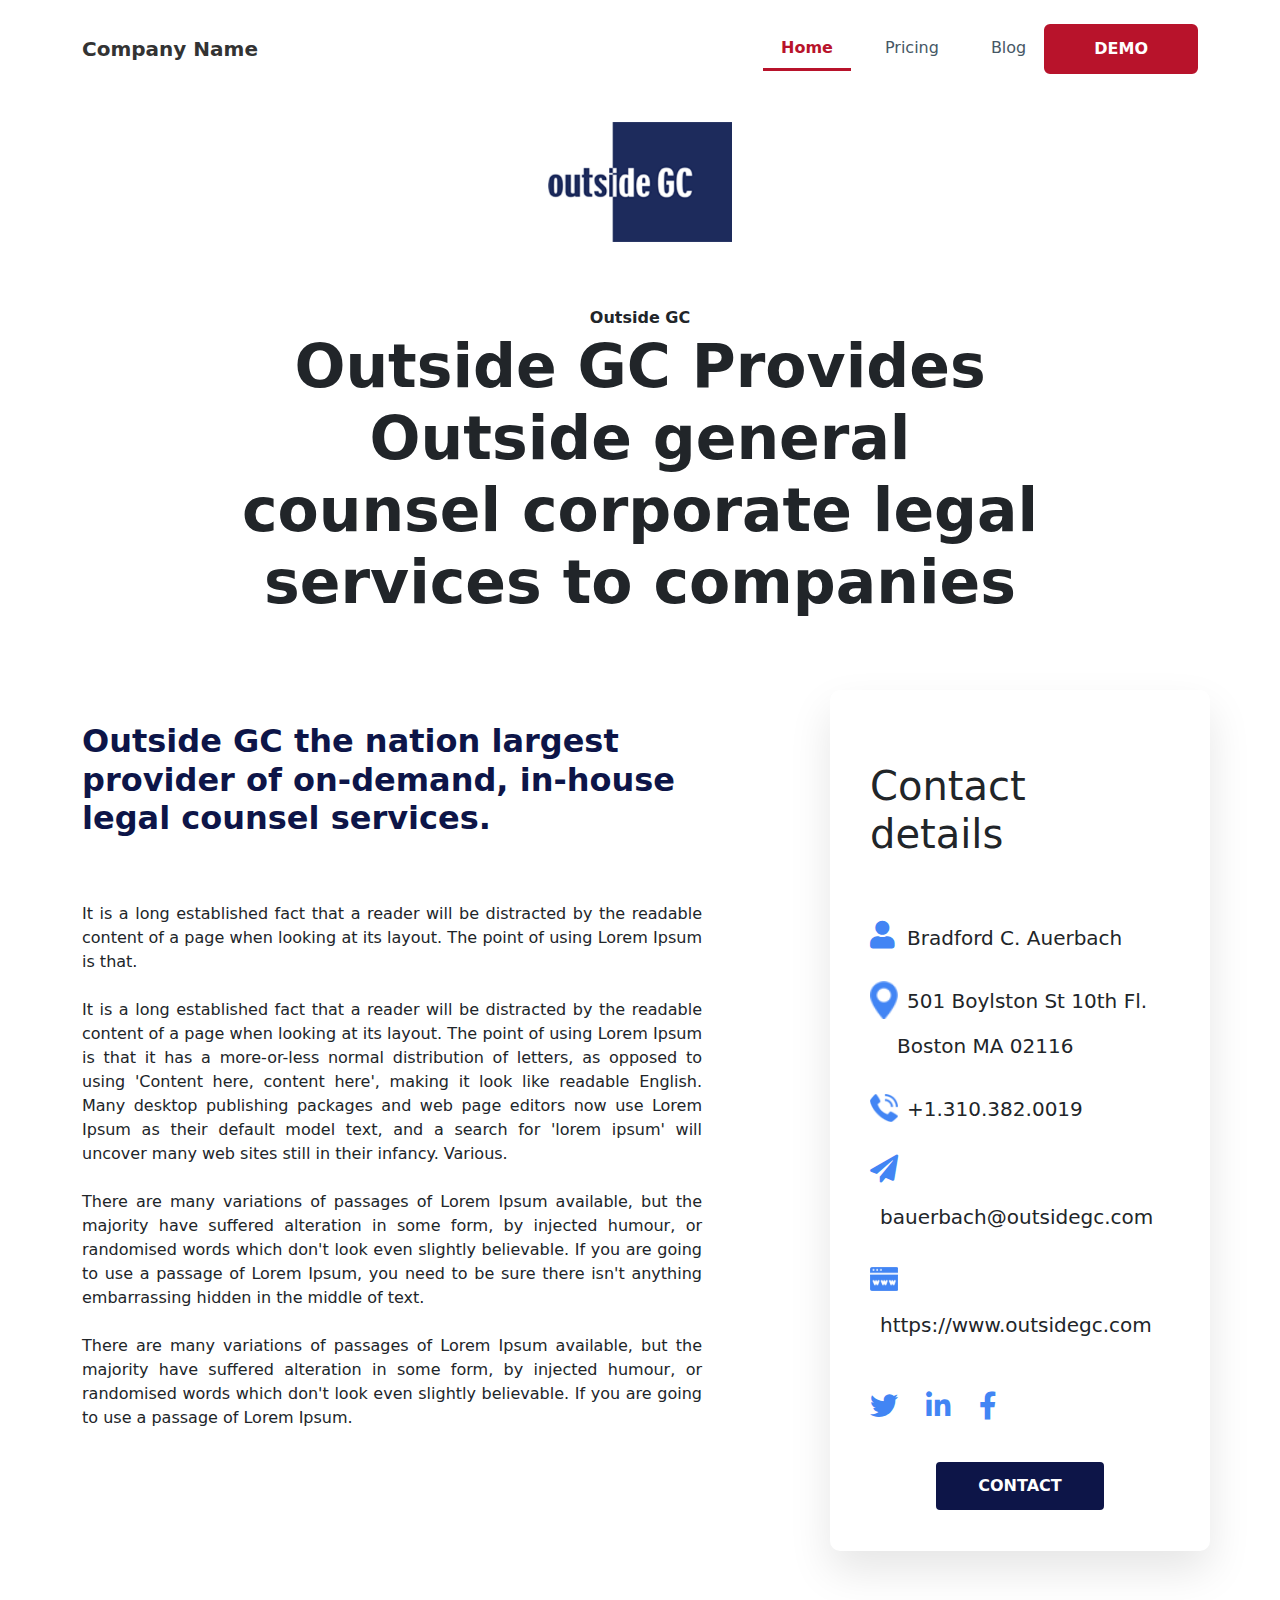
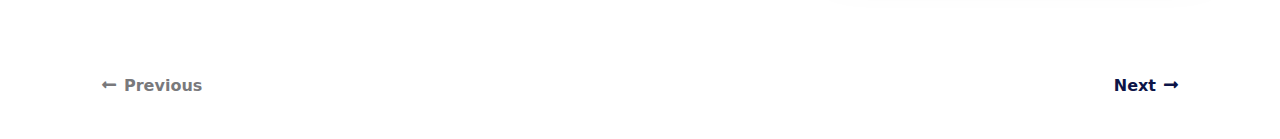
==== supporting-act-single-1/index.html @ ab35a2c2 "supporting-act-single-1 Pages design" ====
<!DOCTYPE html>
<html lang="en" style="font-family: 'Open Sans', sans-serif;">

<head>
    <meta charset="utf-8">
    <meta name="viewport" content="width=device-width, initial-scale=1.0, shrink-to-fit=no">
    <title>themainstage</title>
    <link rel="stylesheet" href="assets/bootstrap/css/bootstrap.min.css">
    <link rel="stylesheet" href="https://fonts.googleapis.com/css?family=Open+Sans:400,600,700,800&amp;display=swap">
    <link rel="stylesheet" href="assets/fonts/fontawesome-all.min.css">
    <link rel="stylesheet" href="https://cdnjs.cloudflare.com/ajax/libs/animate.css/3.5.2/animate.min.css">
    <link rel="stylesheet" href="assets/css/Navigation-Clean.css">
    <link rel="stylesheet" href="assets/css/Navigation-with-Button.css">
    <link rel="stylesheet" href="assets/css/Navigation-with-Search.css">
    <link rel="stylesheet" href="assets/css/styles.css">
</head>

<body>
    <nav class="navbar navbar-light navbar-expand-md navigation-clean-button">
        <div class="container"><a class="navbar-brand" href="#">Company Name</a><button data-bs-toggle="collapse" class="navbar-toggler" data-bs-target="#navcol-2"><span class="visually-hidden">Toggle navigation</span><span class="navbar-toggler-icon"></span></button>
            <div class="collapse navbar-collapse" id="navcol-2">
                <ul class="navbar-nav ms-auto">
                    <li class="nav-item"><a class="nav-link active" href="#">Home</a></li>
                    <li class="nav-item"><a class="nav-link" href="#">Pricing</a></li>
                    <li class="nav-item"><a class="nav-link" href="#">Blog</a></li>
                </ul><span class="navbar-text actions"> <button class="btn btn-primary header-demo-button" type="button">DEMO</button></span>
            </div>
        </div>
    </nav>
    <section id="hero-section">
        <div class="container">
            <div class="row">
                <div class="col-md-12 text-center pt-4"><img class="swing animated" id="hero-image" src="assets/img/Layer%20700.png"></div>
            </div>
        </div>
        <div class="container">
            <div class="row">
                <div class="col-md-12 text-center hero-text-column">
                    <p>Outside GC</p>
                    <h1>Outside GC Provides Outside general counsel corporate legal services to companies</h1>
                </div>
            </div>
        </div>
    </section>
    <section style="margin-bottom: 2em;">
        <div class="container">
            <div class="row">
                <div class="col-xxl-8 contact-section col-md-8">
                    <h1>Outside GC the nation largest provider of on-demand, in-house legal counsel services.</h1>
                    <p class="d-xxl-flex" style="text-align: justify;">It is a long established fact that a reader will be distracted by the readable content of a page when looking at its layout. The point of using Lorem Ipsum is that.<br><br>It is a long established fact that a reader will be distracted by the readable content of a page when looking at its layout. The point of using Lorem Ipsum is that it has a more-or-less normal distribution of letters, as opposed to using 'Content here, content here', making it look like readable English. Many desktop publishing packages and web page editors now use Lorem Ipsum as their default model text, and a search for 'lorem ipsum' will uncover many web sites still in their infancy. Various.<br><br>There are many variations of passages of Lorem Ipsum available, but the majority have suffered alteration in some form, by injected humour, or randomised words which don't look even slightly believable. If you are going to use a passage of Lorem Ipsum, you need to be sure there isn't anything embarrassing hidden in the middle of text.<br><br>There are many variations of passages of Lorem Ipsum available, but the majority have suffered alteration in some form, by injected humour, or randomised words which don't look even slightly believable. If you are going to use a passage of Lorem Ipsum.<br></p>
                </div>
                <div class="col contact-details-container" data-bss-hover-animate="pulse">
                    <h1>Contact details</h1>
                    <div class="row contact-details">
                        <div class="col contact-details-item">
                            <div>
                                <div class="row">
                                    <div class="col-xxl-1 col-1"><i class="fas fa-user"></i></div>
                                    <div class="col"><span>Bradford C. Auerbach<br></span></div>
                                </div>
                            </div>
                        </div>
                        <div class="col contact-details-item">
                            <div>
                                <div class="row">
                                    <div class="col-xxl-1 col-1"><img src="assets/img/marker-Icon.png"></div>
                                    <div class="col"><span>501 Boylston St 10th Fl. Boston MA 02116</span></div>
                                </div>
                            </div>
                        </div>
                        <div class="col contact-details-item">
                            <div>
                                <div class="row">
                                    <div class="col-xxl-1 col-1"><img src="assets/img/phone-Icon.png"></div>
                                    <div class="col"><span>+1.310.382.0019</span></div>
                                </div>
                            </div>
                        </div>
                        <div class="col contact-details-item">
                            <div>
                                <div class="row">
                                    <div class="col-xxl-1 col-1"><i class="fas fa-paper-plane"></i></div>
                                    <div class="col"><span>bauerbach@outsidegc.com</span></div>
                                </div>
                            </div>
                        </div>
                        <div class="col contact-details-item">
                            <div>
                                <div class="row">
                                    <div class="col-xxl-1 col-1"><img src="assets/img/web-icon.png"></div>
                                    <div class="col"><span>https://www.outsidegc.com</span></div>
                                </div>
                            </div>
                        </div>
                        <div class="col contact-details-item social-icon-section"><a href="#"><i class="fab fa-twitter"></i></a><a href="#"><i class="fab fa-linkedin-in"></i></a><a href="#"><i class="fab fa-facebook-f"></i></a></div>
                        <div class="col contact-details-item text-center"><button class="btn btn-primary contact-button" type="button">CONTACT</button></div>
                    </div>
                </div>
            </div>
        </div>
        <div class="container" id="pagination-buttons-container"><button class="btn btn-primary inactive" type="button"><i class="fas fa-long-arrow-alt-left"></i>Previous</button><button class="btn btn-primary" type="button">Next<i class="fas fa-long-arrow-alt-right"></i></button></div>
    </section>
    <script src="assets/bootstrap/js/bootstrap.min.js"></script>
    <script src="assets/js/bs-init.js"></script>
</body>

</html>
---- supporting-act-single-1/assets/css/Navigation-Clean.css ----
.navigation-clean {
  background: #fff;
  padding-top: .75rem;
  padding-bottom: .75rem;
  color: #333;
  border-radius: 0;
  box-shadow: none;
  border: none;
  margin-bottom: 0;
}

@media (min-width:768px) {
  .navigation-clean {
    padding-top: 1rem;
    padding-bottom: 1rem;
  }
}

.navigation-clean .navbar-brand {
  font-weight: bold;
  color: inherit;
}

.navigation-clean .navbar-brand:hover {
  color: #222;
}

.navigation-clean .navbar-toggler {
  border-color: #ddd;
}

.navigation-clean .navbar-toggler:hover, .navigation-clean .navbar-toggler:focus {
  background: none;
}

.navigation-clean .navbar-toggler {
  color: #888;
}

.navigation-clean.navbar-light .navbar-nav .nav-link.active, .navigation-clean.navbar-light .navbar-nav .nav-link.active:focus, .navigation-clean.navbar-light .navbar-nav .nav-link.active:hover {
  color: #8f8f8f;
  box-shadow: none;
  background: none;
  pointer-events: none;
}

.navigation-clean.navbar .navbar-nav .nav-link {
  padding-left: 18px;
  padding-right: 18px;
}

.navigation-clean.navbar-light .navbar-nav .nav-link {
  color: #465765;
}

.navigation-clean.navbar-light .navbar-nav .nav-link:focus, .navigation-clean.navbar-light .navbar-nav .nav-link:hover {
  color: #37434d !important;
  background-color: transparent;
}

.navigation-clean .navbar-nav > li > .dropdown-menu {
  margin-top: -5px;
  box-shadow: none;
  background-color: #fff;
  border-radius: 2px;
}

.navigation-clean .dropdown-menu .dropdown-item:focus, .navigation-clean .dropdown-menu .dropdown-item {
  line-height: 2;
  color: #37434d;
}

.navigation-clean .dropdown-menu .dropdown-item:focus, .navigation-clean .dropdown-menu .dropdown-item:hover {
  background: #eee;
  color: inherit;
}
---- supporting-act-single-1/assets/css/Navigation-with-Button.css ----
.navigation-clean-button {
  background: #fff;
  padding-top: .75rem;
  padding-bottom: .75rem;
  color: #333;
  border-radius: 0;
  box-shadow: none;
  border: none;
  margin-bottom: 0;
}

@media (min-width:768px) {
  .navigation-clean-button {
    padding-top: 1rem;
    padding-bottom: 1rem;
  }
}

.navigation-clean-button .navbar-brand {
  font-weight: bold;
  color: inherit;
}

.navigation-clean-button .navbar-brand:hover {
  color: #222;
}

.navigation-clean-button .navbar-toggler {
  border-color: #ddd;
}

.navigation-clean-button .navbar-toggler:hover, .navigation-clean-button .navbar-toggler:focus {
  background: none;
}

.navigation-clean-button .navbar-toggler {
  color: #888;
}

.navigation-clean-button .navbar-nav a.active, .navigation-clean-button .navbar-nav > .show > a {
  background: none;
  box-shadow: none;
}

.navigation-clean-button.navbar-light .navbar-nav a.active, .navigation-clean-button.navbar-light .navbar-nav a.active:focus, .navigation-clean-button.navbar-light .navbar-nav a.active:hover {
  color: #8f8f8f;
  box-shadow: none;
  background: none;
  pointer-events: none;
}

.navigation-clean-button.navbar .navbar-nav .nav-link {
  padding-left: 18px;
  padding-right: 18px;
}

.navigation-clean-button.navbar-light .navbar-nav .nav-link {
  color: #465765;
}

.navigation-clean-button.navbar-light .navbar-nav .nav-link:focus, .navigation-clean-button.navbar-light .navbar-nav .nav-link:hover {
  color: #37434d !important;
  background-color: transparent;
}

.navigation-clean-button .navbar-nav > li > .dropdown-menu {
  margin-top: -5px;
  box-shadow: 0 4px 8px rgba(0,0,0,.1);
  background-color: #fff;
  border-radius: 2px;
}

.navigation-clean-button .dropdown-menu .dropdown-item:focus, .navigation-clean-button .dropdown-menu .dropdown-item {
  line-height: 2;
  font-size: 14px;
  color: #37434d;
}

.navigation-clean-button .dropdown-menu .dropdown-item:focus, .navigation-clean-button .dropdown-menu .dropdown-item:hover {
  background: #eee;
  color: inherit;
}

.navigation-clean-button .actions .login {
  margin-right: 1rem;
  text-decoration: none;
  color: #465765;
}

.navigation-clean-button .navbar-text .action-button, .navigation-clean-button .navbar-text .action-button:active, .navigation-clean-button .navbar-text .action-button:hover {
  background: #56c6c6;
  /*border-radius: 20px;*/
  font-size: inherit;
  color: #fff;
  box-shadow: none;
  border: none;
  text-shadow: none;
  padding: .5rem 1rem;
  transition: background-color 0.25s;
  font-size: inherit;
}

.navigation-clean-button .navbar-text .action-button:hover {
  background: #66d7d7;
}
---- supporting-act-single-1/assets/css/Navigation-with-Search.css ----
.navigation-clean-search {
  background: #fff;
  padding-top: .75rem;
  padding-bottom: .75rem;
  color: #333;
  border-radius: 0;
  box-shadow: none;
  border: none;
  margin-bottom: 0;
}

@media (min-width:768px) {
  .navigation-clean-search {
    padding-top: 1rem;
    padding-bottom: 1rem;
  }
}

.navigation-clean-search .navbar-brand {
  font-weight: bold;
  color: inherit;
}

.navigation-clean-search .navbar-brand:hover {
  color: #222;
}

.navigation-clean-search .navbar-toggler {
  border-color: #ddd;
}

.navigation-clean-search .navbar-toggler:hover, .navigation-clean-search .navbar-toggler:focus {
  background: none;
}

.navigation-clean-search .navbar-toggler {
  color: #888;
}

.navigation-clean-search .navbar-collapse, .navigation-clean-search .search-form {
  border-top-color: #ddd;
}

.navigation-clean-search .navbar-nav a.active, .navigation-clean-search .navbar-nav > .show > a {
  background: none;
  box-shadow: none;
}

.navigation-clean-search.navbar-light .navbar-nav a.active, .navigation-clean-search.navbar-light .navbar-nav a.active:focus, .navigation-clean-search.navbar-light .navbar-nav a.active:hover {
  color: #8f8f8f;
  box-shadow: none;
  background: none;
  pointer-events: none;
}

.navigation-clean-search.navbar .navbar-nav .nav-link {
  padding-left: 18px;
  padding-right: 18px;
}

.navigation-clean-search.navbar-light .navbar-nav .nav-link {
  color: #465765;
}

.navigation-clean-search.navbar-light .navbar-nav .nav-link:focus, .navigation-clean-search.navbar-light .navbar-nav .nav-link:hover {
  color: #37434d !important;
  background-color: transparent;
}

.navigation-clean-search .action-button, .navigation-clean-button .action-button:active {
  background: #56c6c6;
  border-radius: 20px;
  font-size: inherit;
  color: #fff !important;
  box-shadow: none;
  border: none;
  text-shadow: none;
  padding: 8px 20px;
  transition: background-color 0.25s;
}

.navigation-clean-search .action-button:hover, .navigation-clean-search .action-button:focus {
  background: #66d7d7;
}

.navigation-clean-search .search-form label {
  color: #ccc;
}

.navigation-clean-search .search-form .search-field {
  background: none;
  border: none;
  border-bottom: 1px solid transparent;
  border-radius: 0;
  color: #ccc;
  box-shadow: none;
  color: inherit;
  transition: border-bottom-color 0.3s;
}

@media (max-width:767px) {
  .navigation-clean-search .search-form .search-field {
    display: inline-block;
    width: 80%;
  }
}

.navigation-clean-search .search-form .search-field:focus {
  border-bottom: 1px solid #ccc;
}
---- supporting-act-single-1/assets/css/styles.css ----
#header-login-button {
  margin-right: 1em;
  margin-left: 2em;
  border: 2px solid #b8132b;
  color: #b8132b;
  background-color: white;
}

#header-login-button:hover {
  /*margin-right: 1em;*/
  /*border: 2px solid #b8132b;*/
  color: #ffffff;
  background-color: #b8132b;
}

.header-demo-button {
  background-color: #b8132b;
  color: #ffffff;
  border: 2px solid #b8132b;
  border-radius: 6px;
  padding: .7em 3em;
  font-size: 16px;
  font-weight: bold;
}

.header-demo-button:hover {
  background-color: #ffffff;
  color: #b8132b;
  border: 2px solid #b8132b;
  /*border-radius: 6px;*/
  /*padding: .3em 2em;*/
}

.navbar-light .navbar-nav .nav-link.active, .navbar-light .navbar-nav .show > .nav-link {
  color: #b8132b !important;
  font-weight: bold;
  border-bottom: 3px solid #b8132b;
}

#hero-section p {
  font-size: 16px;
  font-weight: bold;
  margin: 0;
}

#hero-section h1 {
  font-size: 60px;
  font-weight: 700;
}

#hero-section .hero-text-column {
  padding: 4em 10em;
}

@media (max-width: 992px) {
  #hero-section .hero-text-column {
    padding: 4em 3em;
  }
}

@media (max-width: 768px) {
  #hero-section .hero-text-column {
    padding: 4em 1em;
  }
}

@media (max-width: 768px) {
  #hero-section .hero-text-column h1 {
    font-size: 40px;
  }
}

#hero-section #hero-image {
  height: 120px;
}

.nav-item {
  margin-left: 1em;
}

.contact-details {
  display: flex;
  flex-direction: column;
  justify-content: center;
  align-items: start;
  font-size: 30px;
  margin-top: 1.5em;
}

.contact-details i {
  margin-right: 1em;
  color: #4285f4;
  font-size: 28px;
}

.contact-details img {
  margin-right: 1em;
  width: 28px;
}

.contact-details-container {
  padding: 4.5em 2.5em 2em 2.5em;
  border-radius: 10px;
  background-color: rgb(255, 255, 255);
  box-shadow: 0px 20px 43px 0px rgba(0, 0, 0, 0.1);
}

.contact-details-item {
  margin: 0.3em 0;
}

.contact-details-item span {
  margin-left: 0.5em;
  font-size: 20px;
}

.contact-section {
  padding-right: 8em;
  margin-top: 2em;
}

@media (max-width: 992px) {
  .contact-section {
    padding-right: 1em;
    width: 100%;
    margin-top: 2em;
  }
}

@media (max-width: 576px) {
  .contact-section {
    padding: 1em;
    margin-top: 2em;
  }
}

@media (max-width: 768px) {
  .contact-section {
    padding: 1em 1.2em;
    margin-top: 2em;
  }
}

@media (max-width: 576px) {
  .contact-section h1 {
    margin-bottom: 2em;
    font-size: 30px;
    color: rgb(13, 21, 72);
    font-weight: bold;
    text-align: center;
  }
}

.contact-section h1 {
  margin-bottom: 2em;
  font-size: 32px;
  color: rgb(13, 21, 72);
  font-weight: bold;
}

.contact-button {
  background-color: #0d1548;
  border: 2px solid #0d1548;
  font-weight: bold;
  padding: 0.6em 2.5em;
  margin-top: 1em;
}

.contact-button:hover {
  background-color: #FFFFFF;
  border: 2px solid #0d1548;
  /*padding: 0.6em 2.5em;*/
  color: #0d1548;
}

.contact-details-item.social-icon-section {
  margin-top: 1em;
}

#pagination-buttons-container {
  display: flex;
  margin-top: 7em;
  flex-direction: row;
  justify-content: space-between;
}

#pagination-buttons-container button {
  border: none;
  color: #0d1548;
  background-color: #ffffff;
  font-weight: bold;
}

#pagination-buttons-container i {
  /*border: none;*/
  /*color: #0d1548;*/
  margin: 0.5em;
  /*background-color: #ffffff;*/
}

.inactive {
  color: rgb(121, 121, 124) !important;
}
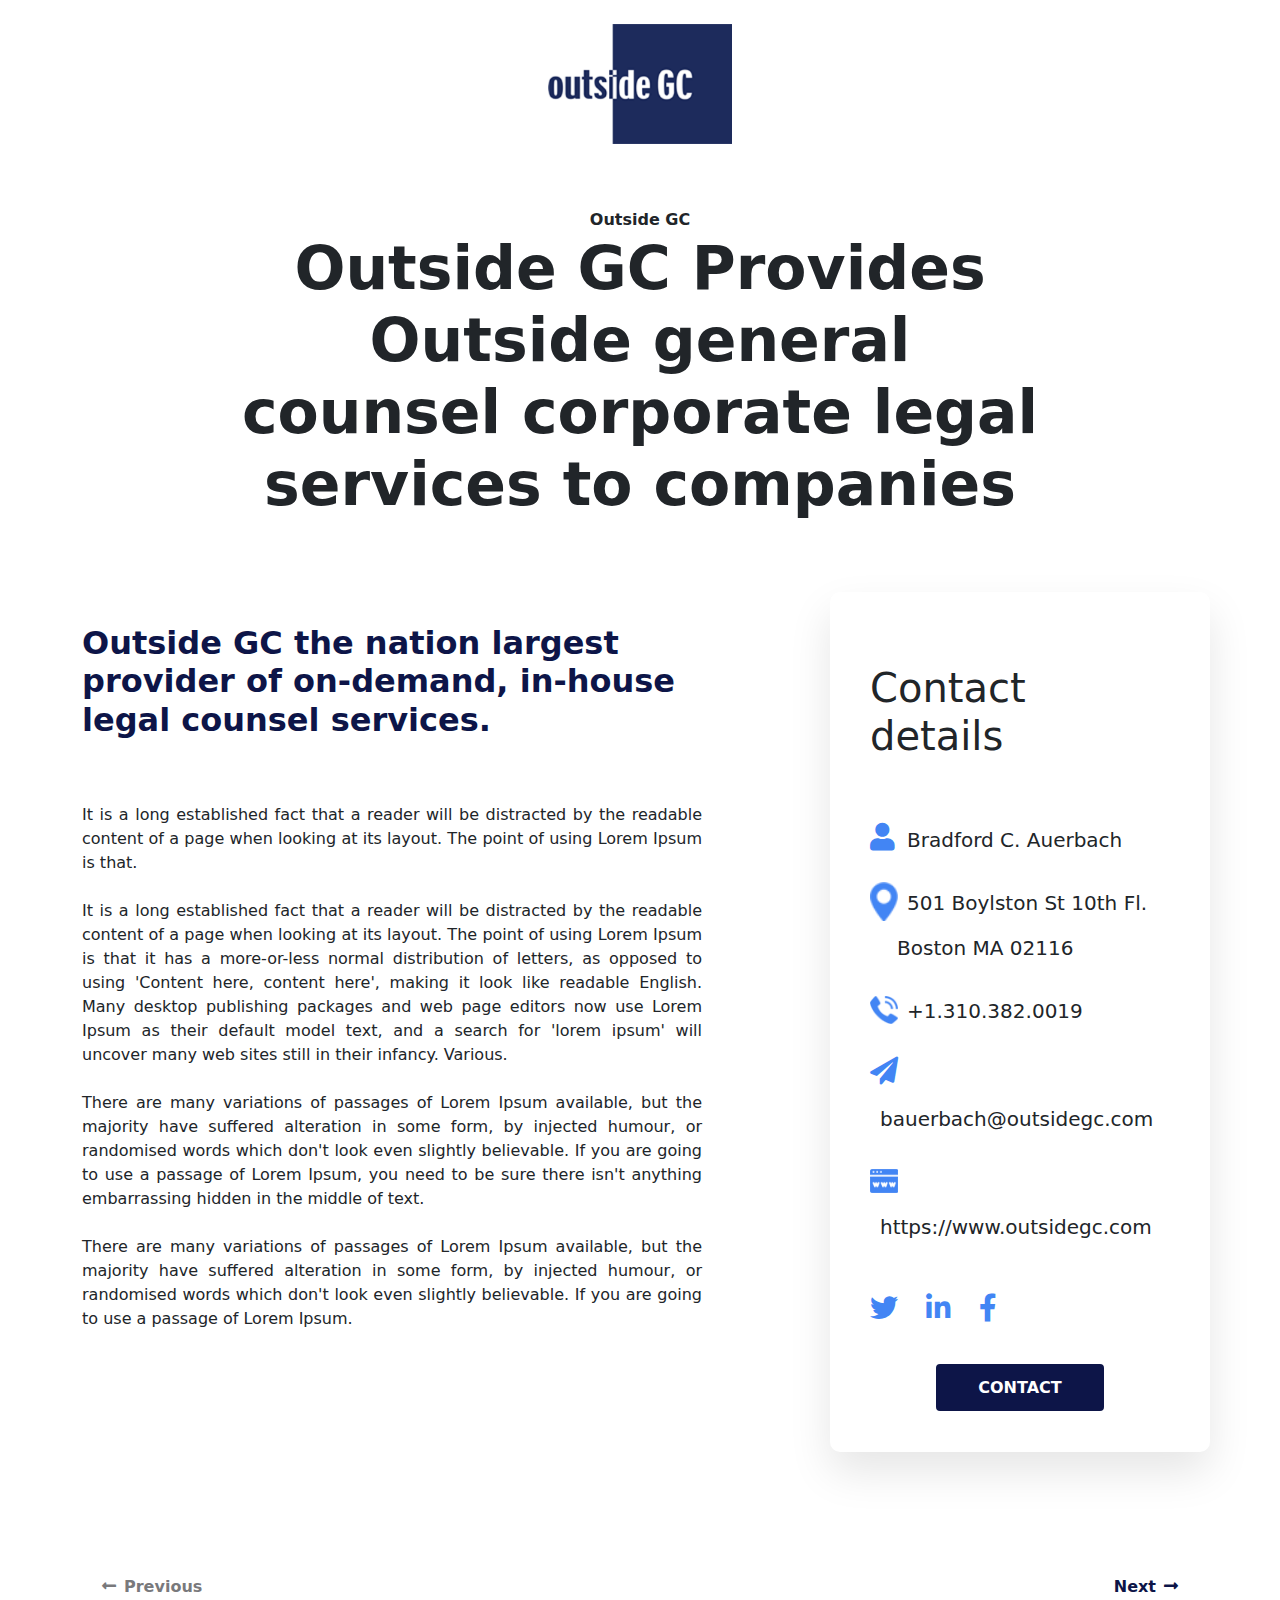
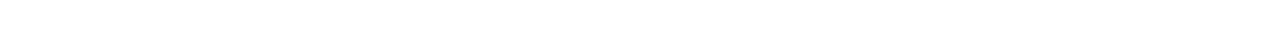
==== commit 3895f064: "removed nav" ====
--- a/supporting-act-single-1/index.html
+++ b/supporting-act-single-1/index.html
@@ -16,7 +16,7 @@
 </head>
 
 <body>
-    <nav class="navbar navbar-light navbar-expand-md navigation-clean-button">
+    <!-- <nav class="navbar navbar-light navbar-expand-md navigation-clean-button">
         <div class="container"><a class="navbar-brand" href="#">Company Name</a><button data-bs-toggle="collapse" class="navbar-toggler" data-bs-target="#navcol-2"><span class="visually-hidden">Toggle navigation</span><span class="navbar-toggler-icon"></span></button>
             <div class="collapse navbar-collapse" id="navcol-2">
                 <ul class="navbar-nav ms-auto">
@@ -26,7 +26,7 @@
                 </ul><span class="navbar-text actions"> <button class="btn btn-primary header-demo-button" type="button">DEMO</button></span>
             </div>
         </div>
-    </nav>
+    </nav> -->
     <section id="hero-section">
         <div class="container">
             <div class="row">
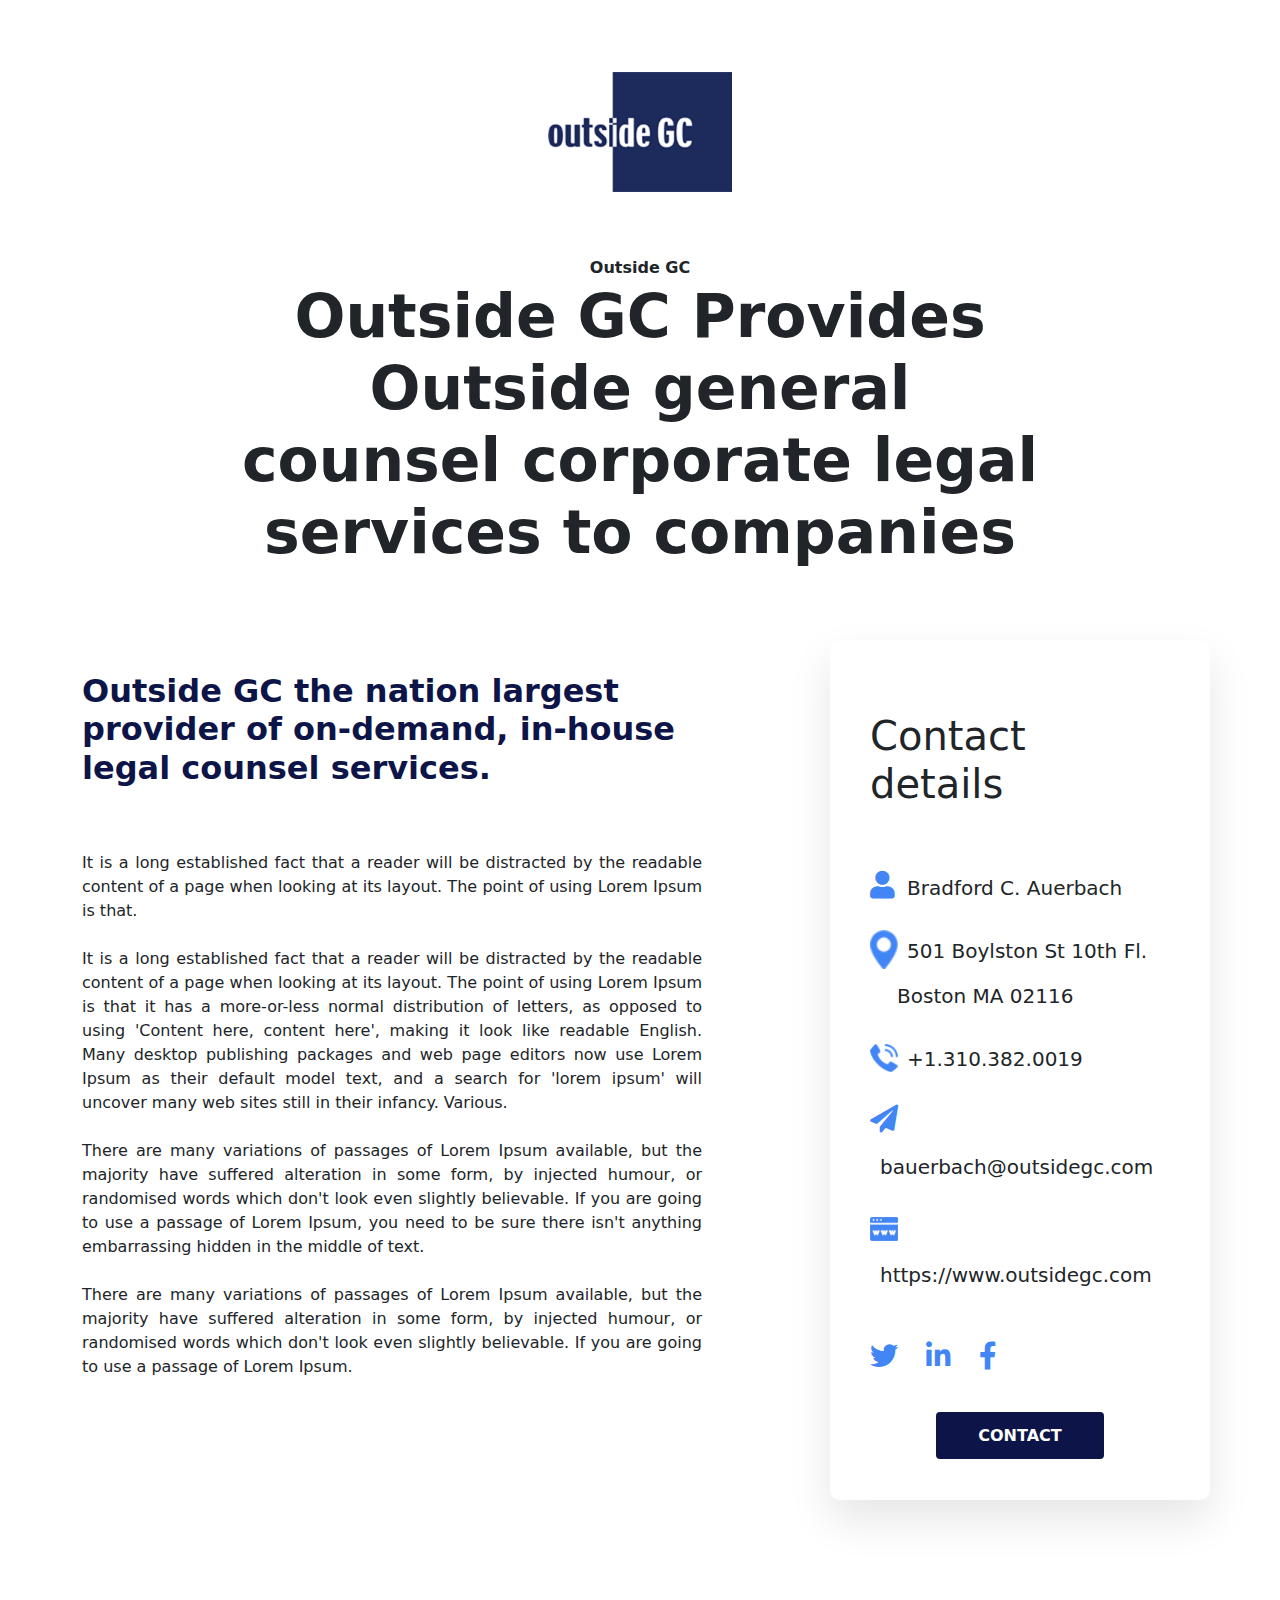
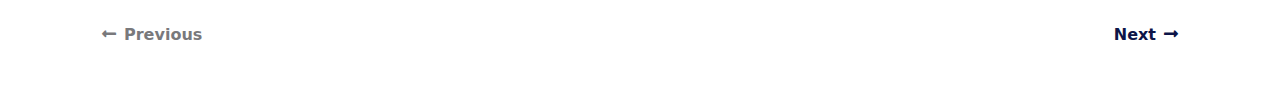
==== commit 1d08dc51: "added margin-top" ====
--- a/supporting-act-single-1/index.html
+++ b/supporting-act-single-1/index.html
@@ -28,7 +28,7 @@
         </div>
     </nav> -->
     <section id="hero-section">
-        <div class="container">
+        <div class="container mt-5">
             <div class="row">
                 <div class="col-md-12 text-center pt-4"><img class="swing animated" id="hero-image" src="assets/img/Layer%20700.png"></div>
             </div>
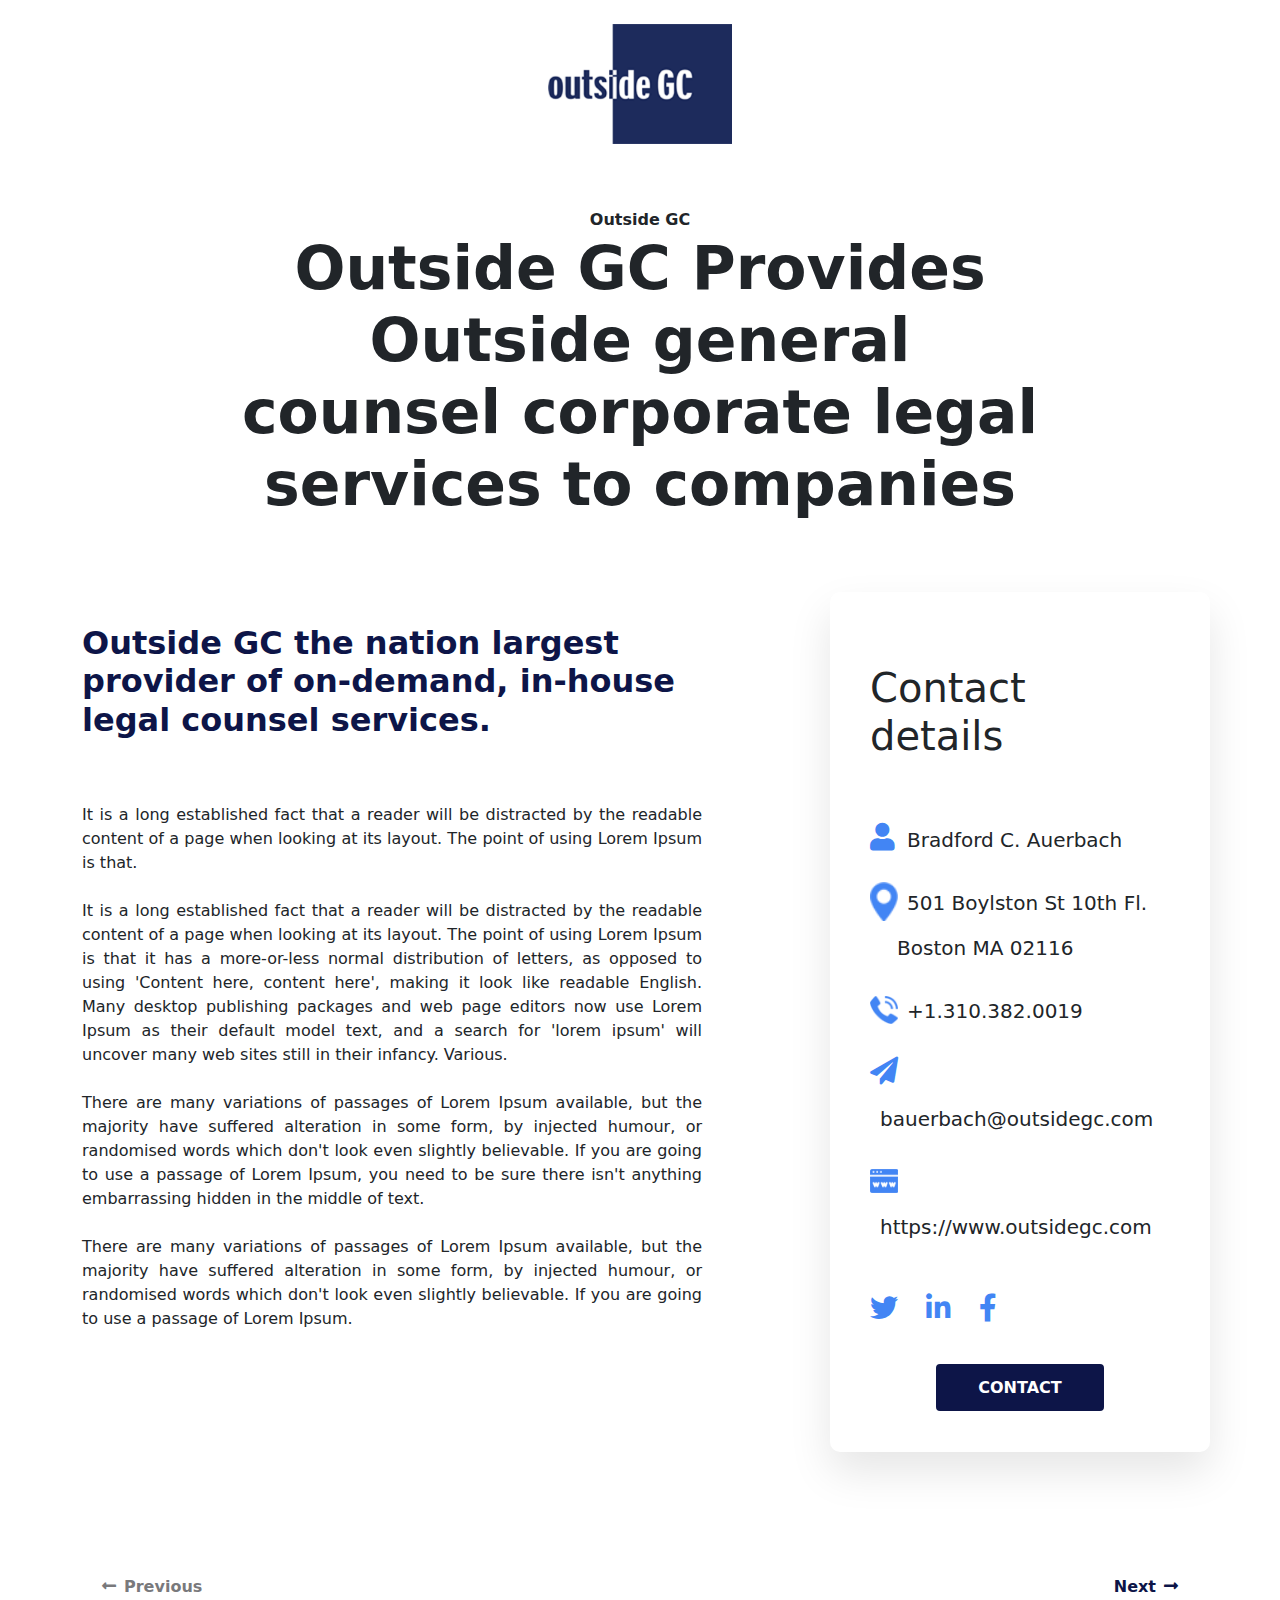
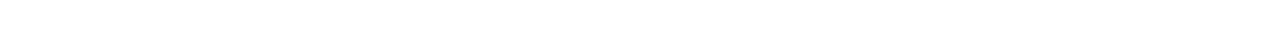
==== commit 7c5721ed: "again nav removed" ====
--- a/supporting-act-single-1/index.html
+++ b/supporting-act-single-1/index.html
@@ -8,11 +8,12 @@
     <link rel="stylesheet" href="assets/bootstrap/css/bootstrap.min.css">
     <link rel="stylesheet" href="https://fonts.googleapis.com/css?family=Open+Sans:400,600,700,800&amp;display=swap">
     <link rel="stylesheet" href="assets/fonts/fontawesome-all.min.css">
-    <link rel="stylesheet" href="https://cdnjs.cloudflare.com/ajax/libs/animate.css/3.5.2/animate.min.css">
     <link rel="stylesheet" href="assets/css/Navigation-Clean.css">
     <link rel="stylesheet" href="assets/css/Navigation-with-Button.css">
     <link rel="stylesheet" href="assets/css/Navigation-with-Search.css">
+    <link rel="stylesheet" href="assets/css/Social-Icons.css">
     <link rel="stylesheet" href="assets/css/styles.css">
+    <link rel="stylesheet" href="assets/css/supporting-act-list.css">
 </head>
 
 <body>
@@ -28,9 +29,9 @@
         </div>
     </nav> -->
     <section id="hero-section">
-        <div class="container mt-5">
+        <div class="container">
             <div class="row">
-                <div class="col-md-12 text-center pt-4"><img class="swing animated" id="hero-image" src="assets/img/Layer%20700.png"></div>
+                <div class="col-md-12 text-center pt-4"><img id="hero-image" src="assets/img/Layer%20700.png"></div>
             </div>
         </div>
         <div class="container">
@@ -49,7 +50,7 @@
                     <h1>Outside GC the nation largest provider of on-demand, in-house legal counsel services.</h1>
                     <p class="d-xxl-flex" style="text-align: justify;">It is a long established fact that a reader will be distracted by the readable content of a page when looking at its layout. The point of using Lorem Ipsum is that.<br><br>It is a long established fact that a reader will be distracted by the readable content of a page when looking at its layout. The point of using Lorem Ipsum is that it has a more-or-less normal distribution of letters, as opposed to using 'Content here, content here', making it look like readable English. Many desktop publishing packages and web page editors now use Lorem Ipsum as their default model text, and a search for 'lorem ipsum' will uncover many web sites still in their infancy. Various.<br><br>There are many variations of passages of Lorem Ipsum available, but the majority have suffered alteration in some form, by injected humour, or randomised words which don't look even slightly believable. If you are going to use a passage of Lorem Ipsum, you need to be sure there isn't anything embarrassing hidden in the middle of text.<br><br>There are many variations of passages of Lorem Ipsum available, but the majority have suffered alteration in some form, by injected humour, or randomised words which don't look even slightly believable. If you are going to use a passage of Lorem Ipsum.<br></p>
                 </div>
-                <div class="col contact-details-container" data-bss-hover-animate="pulse">
+                <div class="col contact-details-container">
                     <h1>Contact details</h1>
                     <div class="row contact-details">
                         <div class="col contact-details-item">
@@ -101,7 +102,6 @@
         <div class="container" id="pagination-buttons-container"><button class="btn btn-primary inactive" type="button"><i class="fas fa-long-arrow-alt-left"></i>Previous</button><button class="btn btn-primary" type="button">Next<i class="fas fa-long-arrow-alt-right"></i></button></div>
     </section>
     <script src="assets/bootstrap/js/bootstrap.min.js"></script>
-    <script src="assets/js/bs-init.js"></script>
 </body>
 
 </html>--- a/supporting-act-single-1/assets/css/styles.css
+++ b/supporting-act-single-1/assets/css/styles.css
@@ -98,11 +98,16 @@
   width: 28px;
 }
 
+.contact-details-container:hover {
+  transform: scale(1.05);
+}
+
 .contact-details-container {
   padding: 4.5em 2.5em 2em 2.5em;
   border-radius: 10px;
   background-color: rgb(255, 255, 255);
   box-shadow: 0px 20px 43px 0px rgba(0, 0, 0, 0.1);
+  transition: transform .5s;
 }
 
 .contact-details-item {
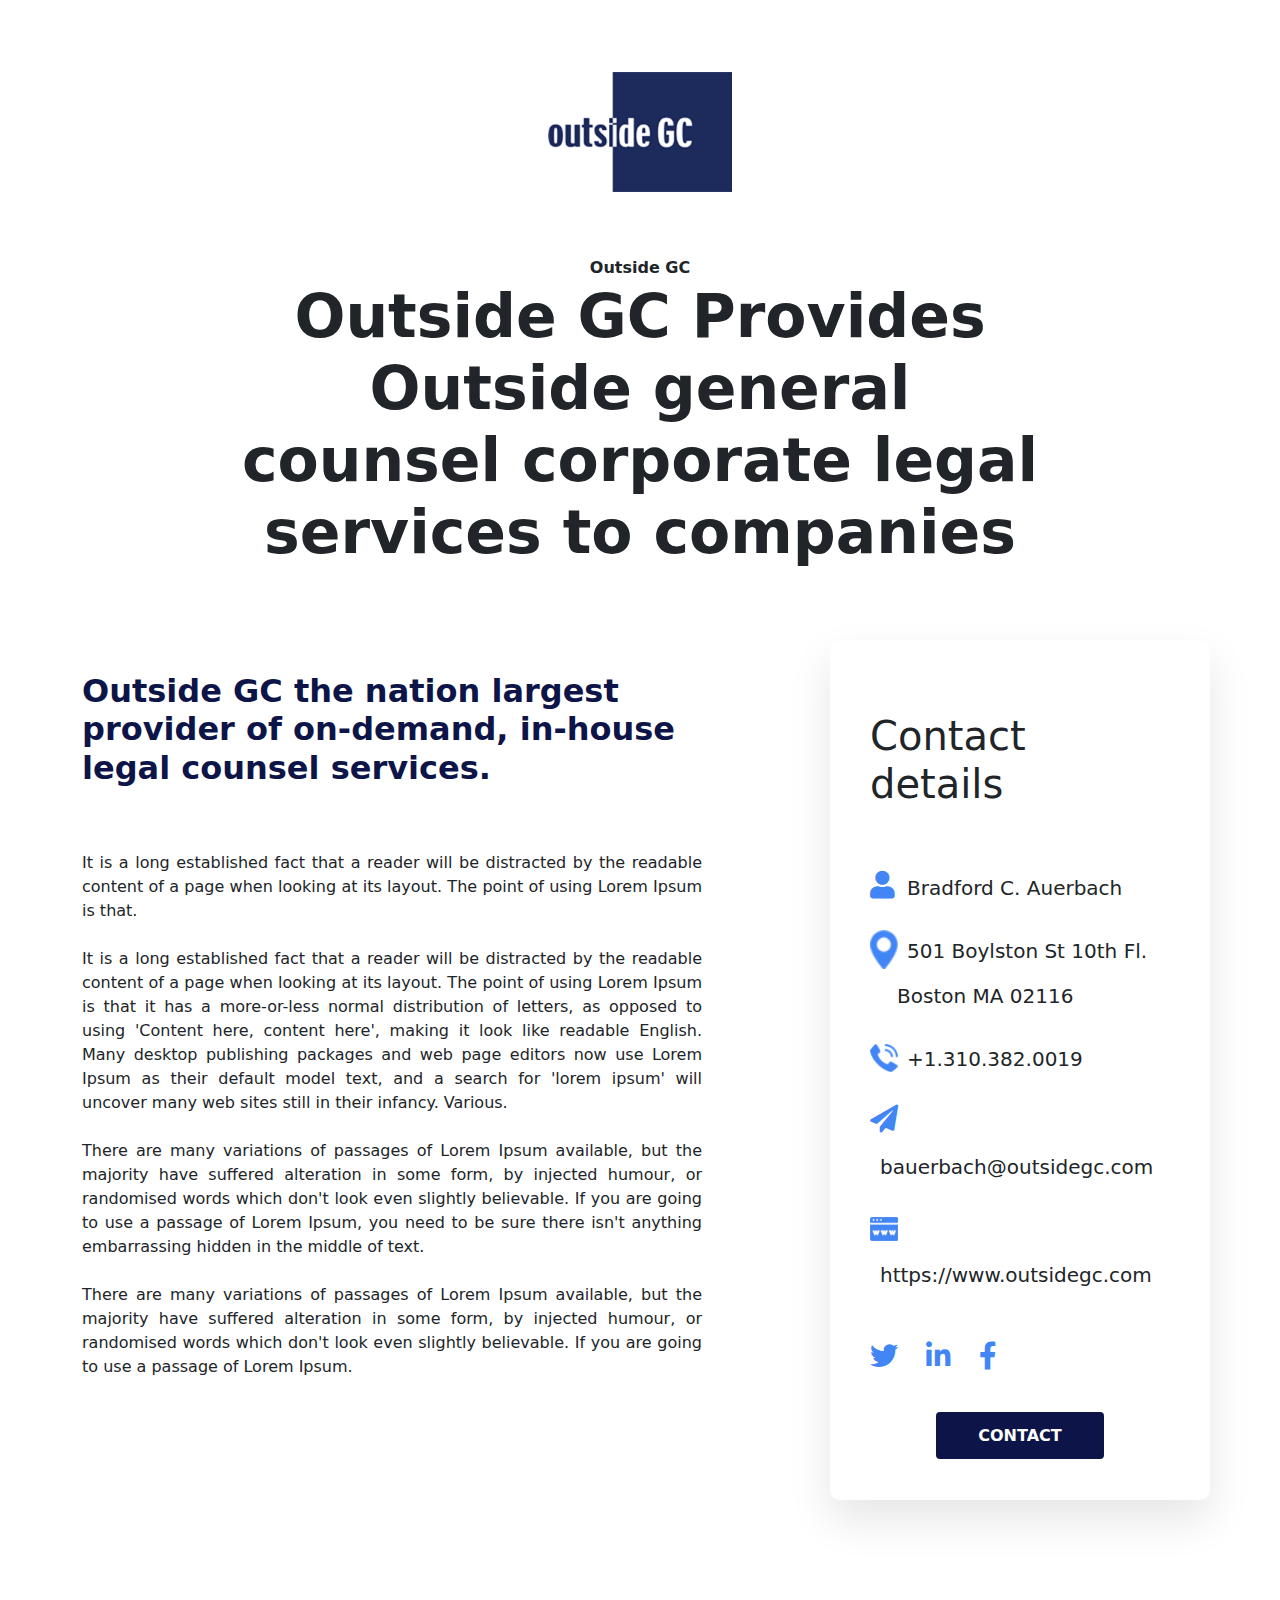
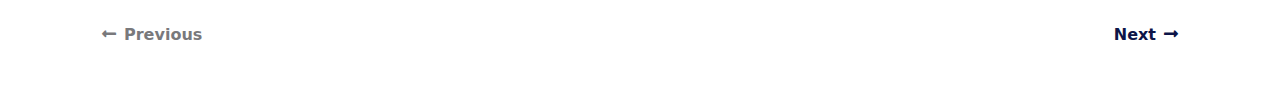
==== commit 5f4488b4: "added pulse animation to hero logo" ====
--- a/supporting-act-single-1/index.html
+++ b/supporting-act-single-1/index.html
@@ -8,6 +8,7 @@
     <link rel="stylesheet" href="assets/bootstrap/css/bootstrap.min.css">
     <link rel="stylesheet" href="https://fonts.googleapis.com/css?family=Open+Sans:400,600,700,800&amp;display=swap">
     <link rel="stylesheet" href="assets/fonts/fontawesome-all.min.css">
+    <link rel="stylesheet" href="https://cdnjs.cloudflare.com/ajax/libs/animate.css/3.5.2/animate.min.css">
     <link rel="stylesheet" href="assets/css/Navigation-Clean.css">
     <link rel="stylesheet" href="assets/css/Navigation-with-Button.css">
     <link rel="stylesheet" href="assets/css/Navigation-with-Search.css">
@@ -17,21 +18,10 @@
 </head>
 
 <body>
-    <!-- <nav class="navbar navbar-light navbar-expand-md navigation-clean-button">
-        <div class="container"><a class="navbar-brand" href="#">Company Name</a><button data-bs-toggle="collapse" class="navbar-toggler" data-bs-target="#navcol-2"><span class="visually-hidden">Toggle navigation</span><span class="navbar-toggler-icon"></span></button>
-            <div class="collapse navbar-collapse" id="navcol-2">
-                <ul class="navbar-nav ms-auto">
-                    <li class="nav-item"><a class="nav-link active" href="#">Home</a></li>
-                    <li class="nav-item"><a class="nav-link" href="#">Pricing</a></li>
-                    <li class="nav-item"><a class="nav-link" href="#">Blog</a></li>
-                </ul><span class="navbar-text actions"> <button class="btn btn-primary header-demo-button" type="button">DEMO</button></span>
-            </div>
-        </div>
-    </nav> -->
-    <section id="hero-section">
+    <section id="hero-section" class="mt-5">
         <div class="container">
             <div class="row">
-                <div class="col-md-12 text-center pt-4"><img id="hero-image" src="assets/img/Layer%20700.png"></div>
+                <div class="col-md-12 text-center pt-4"><img class="pulse animated" id="hero-image" src="assets/img/Layer%20700.png"></div>
             </div>
         </div>
         <div class="container">
@@ -102,6 +92,7 @@
         <div class="container" id="pagination-buttons-container"><button class="btn btn-primary inactive" type="button"><i class="fas fa-long-arrow-alt-left"></i>Previous</button><button class="btn btn-primary" type="button">Next<i class="fas fa-long-arrow-alt-right"></i></button></div>
     </section>
     <script src="assets/bootstrap/js/bootstrap.min.js"></script>
+    <script src="assets/js/bs-init.js"></script>
 </body>
 
 </html>